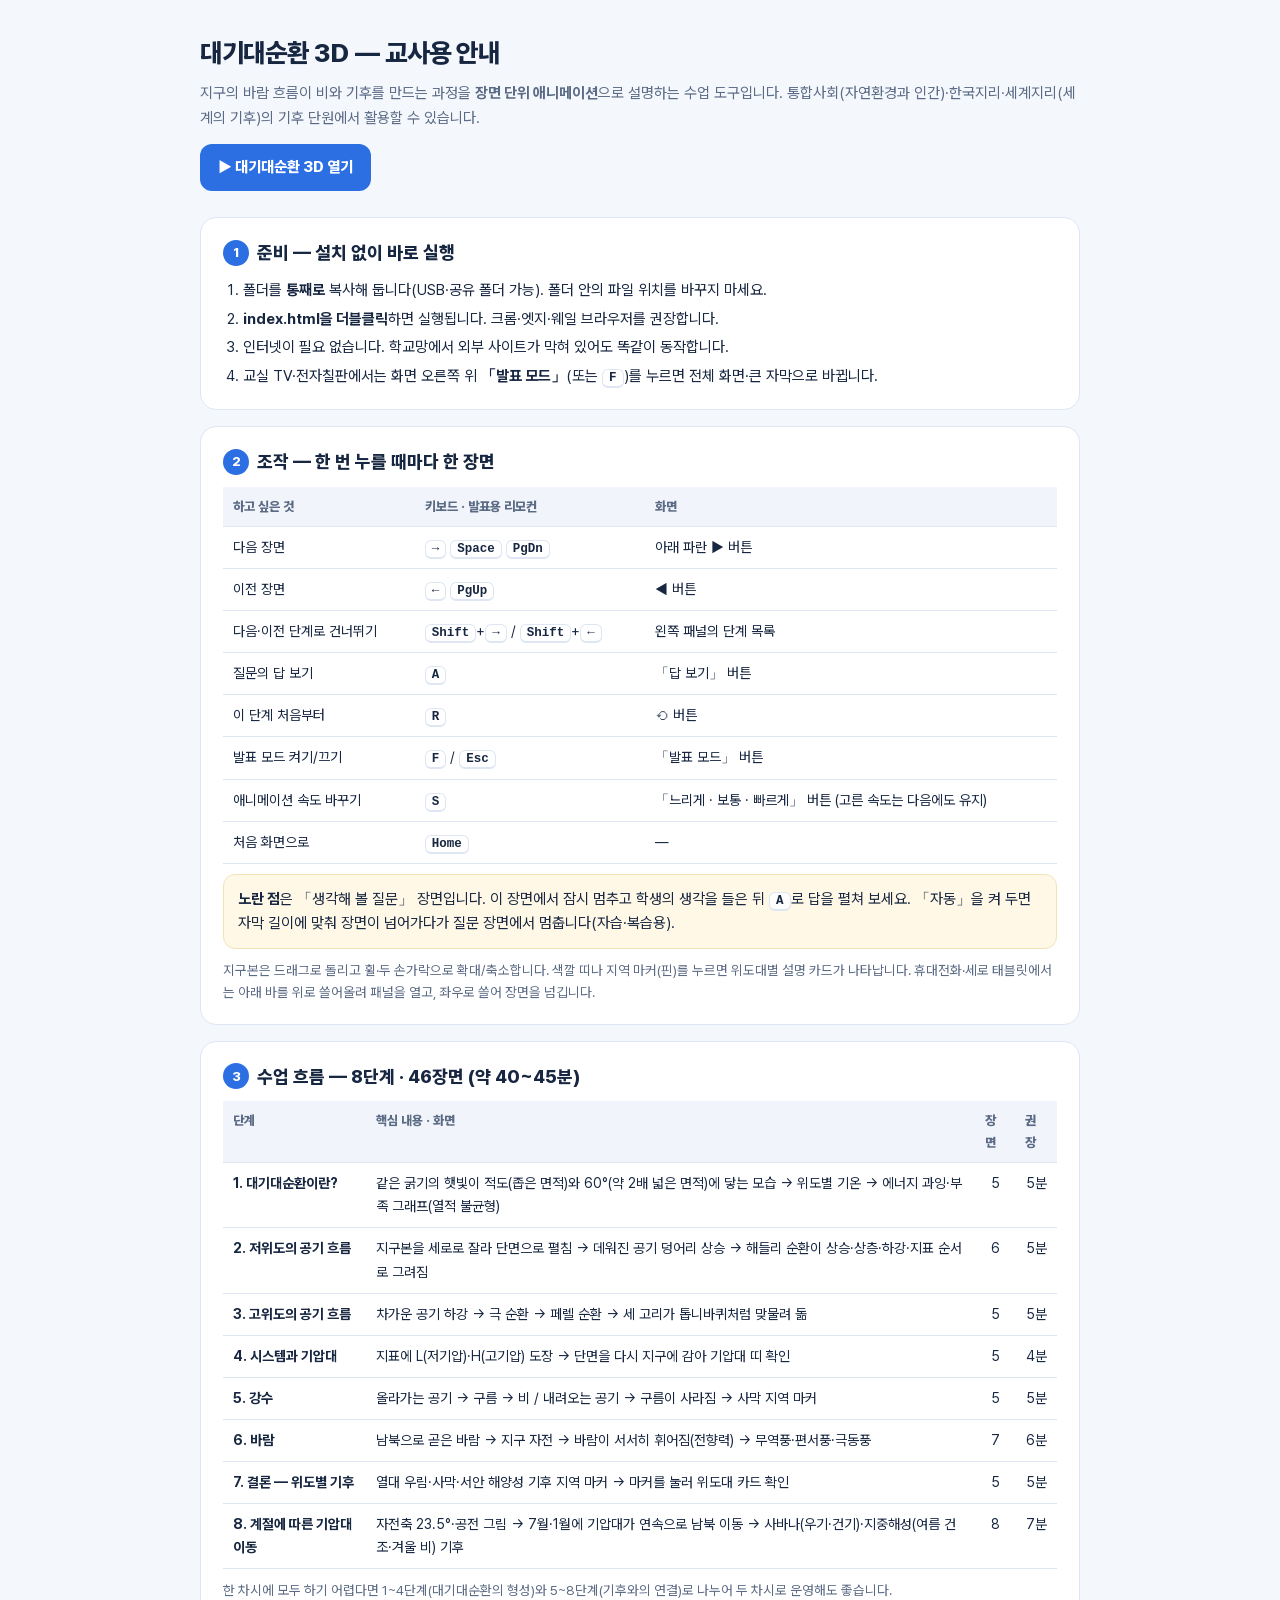
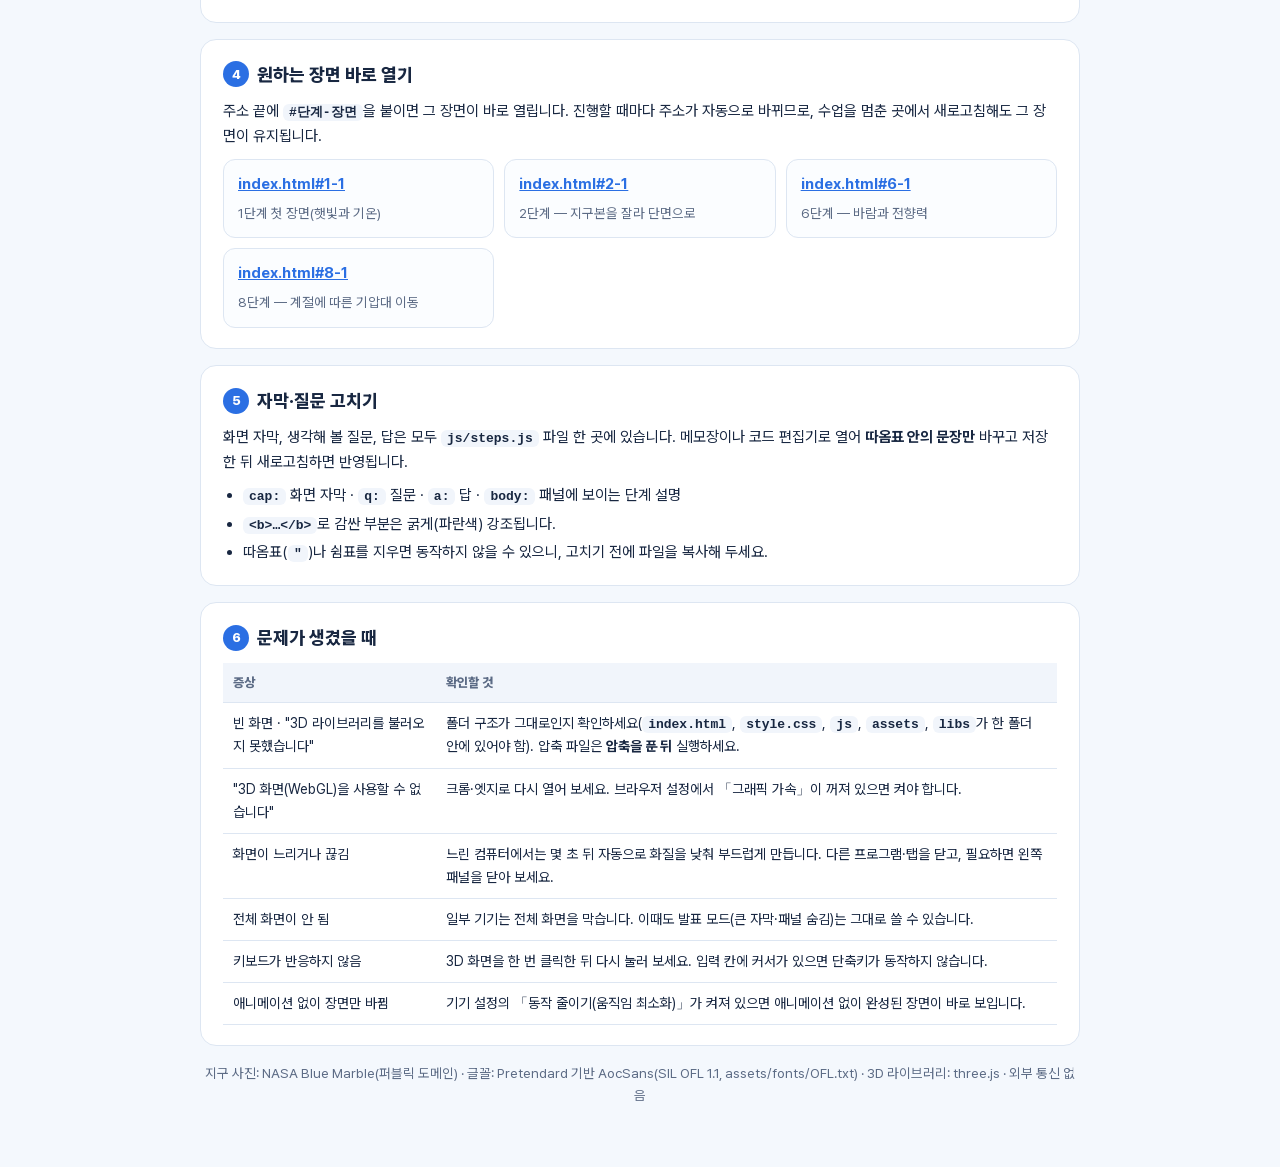
==== 교사용_안내.html @ 8f463d78 "대기대순환 3D 개편: 장면 단위 애니메이션 수업 도구 - script.js를 js/ 폴더의 역할별 파일로 분리 (더블클릭 실행 유지) - 장면 재생기: 8단계 46장면, 자막·질" ====
<!DOCTYPE html>
<html lang="ko">
<head>
<meta charset="UTF-8">
<meta name="viewport" content="width=device-width, initial-scale=1.0">
<title>대기대순환 3D — 교사용 안내</title>
<link rel="stylesheet" href="assets/fonts/aocsans.css">
<style>
  :root {
    --ink: #182741; --muted: #5c6b85; --line: #dde6f2; --bg: #f4f8fd; --panel: #ffffff;
    --accent: #2b6fe3; --accent-soft: #e4eefd; --warm: #fff8e6; --warm-line: #f2e2b8;
  }
  * { box-sizing: border-box; margin: 0; padding: 0; }
  body {
    font-family: "AocSans", "Pretendard", -apple-system, "Apple SD Gothic Neo", "Malgun Gothic", "맑은 고딕", "Noto Sans KR", sans-serif;
    color: var(--ink); background: var(--bg); line-height: 1.65; font-size: 15px;
  }
  main { max-width: 920px; margin: 0 auto; padding: 32px 20px 60px; }
  header { margin-bottom: 26px; }
  h1 { font-size: 26px; font-weight: 800; letter-spacing: -.01em; }
  .lead { color: var(--muted); margin-top: 6px; }
  .open {
    display: inline-flex; align-items: center; gap: 8px; margin-top: 14px;
    background: var(--accent); color: #fff; text-decoration: none; font-weight: 800;
    padding: 11px 18px; border-radius: 12px;
  }
  section {
    background: var(--panel); border: 1px solid var(--line); border-radius: 16px;
    padding: 20px 22px; margin-bottom: 16px;
  }
  h2 { font-size: 18px; font-weight: 800; margin-bottom: 10px; }
  h2 .n { display: inline-flex; width: 26px; height: 26px; border-radius: 50%; background: var(--accent); color: #fff;
          align-items: center; justify-content: center; font-size: 13px; margin-right: 8px; vertical-align: 2px; }
  p + p { margin-top: 8px; }
  ul, ol { padding-left: 20px; }
  li + li { margin-top: 4px; }
  table { width: 100%; border-collapse: collapse; font-size: 14px; }
  th, td { text-align: left; padding: 9px 10px; border-bottom: 1px solid var(--line); vertical-align: top; }
  th { background: #f1f5fb; font-weight: 800; font-size: 13px; color: var(--muted); }
  td.c { text-align: center; white-space: nowrap; }
  kbd {
    display: inline-block; min-width: 1.7em; padding: 1px 6px; border-radius: 6px; text-align: center;
    font: 700 12.5px ui-monospace, "D2Coding", monospace; color: var(--ink);
    background: #fff; border: 1px solid var(--line); border-bottom-width: 2px;
  }
  code { font: 600 13px ui-monospace, "D2Coding", monospace; background: #f1f5fb; padding: 1px 6px; border-radius: 6px; }
  .tip { background: var(--warm); border: 1px solid var(--warm-line); border-radius: 12px; padding: 12px 14px; margin-top: 10px; }
  .grid { display: grid; grid-template-columns: repeat(auto-fit, minmax(240px, 1fr)); gap: 10px; }
  .box { border: 1px solid var(--line); border-radius: 12px; padding: 12px 14px; background: #fbfdff; }
  .box b { display: block; margin-bottom: 4px; }
  .muted { color: var(--muted); font-size: 13.5px; }
  a { color: var(--accent); }
  @media print {
    body { background: #fff; font-size: 12.5px; }
    main { padding: 0; }
    section { break-inside: avoid; border-color: #ccc; }
    .open { display: none; }
  }
</style>
</head>
<body>
<main>
  <header>
    <h1>대기대순환 3D — 교사용 안내</h1>
    <p class="lead">지구의 바람 흐름이 비와 기후를 만드는 과정을 <b>장면 단위 애니메이션</b>으로 설명하는 수업 도구입니다.
      통합사회(자연환경과 인간)·한국지리·세계지리(세계의 기후)의 기후 단원에서 활용할 수 있습니다.</p>
    <a class="open" href="index.html">▶ 대기대순환 3D 열기</a>
  </header>

  <section>
    <h2><span class="n">1</span>준비 — 설치 없이 바로 실행</h2>
    <ol>
      <li>폴더를 <b>통째로</b> 복사해 둡니다(USB·공유 폴더 가능). 폴더 안의 파일 위치를 바꾸지 마세요.</li>
      <li><b>index.html을 더블클릭</b>하면 실행됩니다. 크롬·엣지·웨일 브라우저를 권장합니다.</li>
      <li>인터넷이 필요 없습니다. 학교망에서 외부 사이트가 막혀 있어도 똑같이 동작합니다.</li>
      <li>교실 TV·전자칠판에서는 화면 오른쪽 위 <b>「발표 모드」</b>(또는 <kbd>F</kbd>)를 누르면 전체 화면·큰 자막으로 바뀝니다.</li>
    </ol>
  </section>

  <section>
    <h2><span class="n">2</span>조작 — 한 번 누를 때마다 한 장면</h2>
    <table>
      <tr><th>하고 싶은 것</th><th>키보드 · 발표용 리모컨</th><th>화면</th></tr>
      <tr><td>다음 장면</td><td><kbd>→</kbd> <kbd>Space</kbd> <kbd>PgDn</kbd></td><td>아래 파란 <b>▶</b> 버튼</td></tr>
      <tr><td>이전 장면</td><td><kbd>←</kbd> <kbd>PgUp</kbd></td><td><b>◀</b> 버튼</td></tr>
      <tr><td>다음·이전 단계로 건너뛰기</td><td><kbd>Shift</kbd>+<kbd>→</kbd> / <kbd>Shift</kbd>+<kbd>←</kbd></td><td>왼쪽 패널의 단계 목록</td></tr>
      <tr><td>질문의 답 보기</td><td><kbd>A</kbd></td><td>「답 보기」 버튼</td></tr>
      <tr><td>이 단계 처음부터</td><td><kbd>R</kbd></td><td>⟲ 버튼</td></tr>
      <tr><td>발표 모드 켜기/끄기</td><td><kbd>F</kbd> / <kbd>Esc</kbd></td><td>「발표 모드」 버튼</td></tr>
      <tr><td>애니메이션 속도 바꾸기</td><td><kbd>S</kbd></td><td>「느리게 · 보통 · 빠르게」 버튼 (고른 속도는 다음에도 유지)</td></tr>
      <tr><td>처음 화면으로</td><td><kbd>Home</kbd></td><td>—</td></tr>
    </table>
    <div class="tip">
      <b>노란 점</b>은 「생각해 볼 질문」 장면입니다. 이 장면에서 잠시 멈추고 학생의 생각을 들은 뒤 <kbd>A</kbd>로 답을 펼쳐 보세요.
      「자동」을 켜 두면 자막 길이에 맞춰 장면이 넘어가다가 질문 장면에서 멈춥니다(자습·복습용).
    </div>
    <p class="muted" style="margin-top:10px">지구본은 드래그로 돌리고 휠·두 손가락으로 확대/축소합니다. 색깔 띠나 지역 마커(핀)를 누르면 위도대별 설명 카드가 나타납니다.
      휴대전화·세로 태블릿에서는 아래 바를 위로 쓸어올려 패널을 열고, 좌우로 쓸어 장면을 넘깁니다.</p>
  </section>

  <section>
    <h2><span class="n">3</span>수업 흐름 — 8단계 · 46장면 (약 40~45분)</h2>
    <table>
      <tr><th>단계</th><th>핵심 내용 · 화면</th><th class="c">장면</th><th class="c">권장</th></tr>
      <tr><td><b>1. 대기대순환이란?</b></td><td>같은 굵기의 햇빛이 적도(좁은 면적)와 60°(약 2배 넓은 면적)에 닿는 모습 → 위도별 기온 → 에너지 과잉·부족 그래프(열적 불균형)</td><td class="c">5</td><td class="c">5분</td></tr>
      <tr><td><b>2. 저위도의 공기 흐름</b></td><td>지구본을 세로로 잘라 단면으로 펼침 → 데워진 공기 덩어리 상승 → 해들리 순환이 상승·상층·하강·지표 순서로 그려짐</td><td class="c">6</td><td class="c">5분</td></tr>
      <tr><td><b>3. 고위도의 공기 흐름</b></td><td>차가운 공기 하강 → 극 순환 → 페렐 순환 → 세 고리가 톱니바퀴처럼 맞물려 돎</td><td class="c">5</td><td class="c">5분</td></tr>
      <tr><td><b>4. 시스템과 기압대</b></td><td>지표에 L(저기압)·H(고기압) 도장 → 단면을 다시 지구에 감아 기압대 띠 확인</td><td class="c">5</td><td class="c">4분</td></tr>
      <tr><td><b>5. 강수</b></td><td>올라가는 공기 → 구름 → 비 / 내려오는 공기 → 구름이 사라짐 → 사막 지역 마커</td><td class="c">5</td><td class="c">5분</td></tr>
      <tr><td><b>6. 바람</b></td><td>남북으로 곧은 바람 → 지구 자전 → 바람이 서서히 휘어짐(전향력) → 무역풍·편서풍·극동풍</td><td class="c">7</td><td class="c">6분</td></tr>
      <tr><td><b>7. 결론 — 위도별 기후</b></td><td>열대 우림·사막·서안 해양성 기후 지역 마커 → 마커를 눌러 위도대 카드 확인</td><td class="c">5</td><td class="c">5분</td></tr>
      <tr><td><b>8. 계절에 따른 기압대 이동</b></td><td>자전축 23.5°·공전 그림 → 7월·1월에 기압대가 연속으로 남북 이동 → 사바나(우기·건기)·지중해성(여름 건조·겨울 비) 기후</td><td class="c">8</td><td class="c">7분</td></tr>
    </table>
    <p class="muted" style="margin-top:10px">한 차시에 모두 하기 어렵다면 1~4단계(대기대순환의 형성)와 5~8단계(기후와의 연결)로 나누어 두 차시로 운영해도 좋습니다.</p>
  </section>

  <section>
    <h2><span class="n">4</span>원하는 장면 바로 열기</h2>
    <p>주소 끝에 <code>#단계-장면</code>을 붙이면 그 장면이 바로 열립니다. 진행할 때마다 주소가 자동으로 바뀌므로, 수업을 멈춘 곳에서 새로고침해도 그 장면이 유지됩니다.</p>
    <div class="grid" style="margin-top:10px">
      <div class="box"><b><a href="index.html#1-1">index.html#1-1</a></b><span class="muted">1단계 첫 장면(햇빛과 기온)</span></div>
      <div class="box"><b><a href="index.html#2-1">index.html#2-1</a></b><span class="muted">2단계 — 지구본을 잘라 단면으로</span></div>
      <div class="box"><b><a href="index.html#6-1">index.html#6-1</a></b><span class="muted">6단계 — 바람과 전향력</span></div>
      <div class="box"><b><a href="index.html#8-1">index.html#8-1</a></b><span class="muted">8단계 — 계절에 따른 기압대 이동</span></div>
    </div>
  </section>

  <section>
    <h2><span class="n">5</span>자막·질문 고치기</h2>
    <p>화면 자막, 생각해 볼 질문, 답은 모두 <code>js/steps.js</code> 파일 한 곳에 있습니다. 메모장이나 코드 편집기로 열어 <b>따옴표 안의 문장만</b> 바꾸고 저장한 뒤 새로고침하면 반영됩니다.</p>
    <ul style="margin-top:8px">
      <li><code>cap:</code> 화면 자막 · <code>q:</code> 질문 · <code>a:</code> 답 · <code>body:</code> 패널에 보이는 단계 설명</li>
      <li><code>&lt;b&gt;…&lt;/b&gt;</code>로 감싼 부분은 굵게(파란색) 강조됩니다.</li>
      <li>따옴표(<code>"</code>)나 쉼표를 지우면 동작하지 않을 수 있으니, 고치기 전에 파일을 복사해 두세요.</li>
    </ul>
  </section>

  <section>
    <h2><span class="n">6</span>문제가 생겼을 때</h2>
    <table>
      <tr><th>증상</th><th>확인할 것</th></tr>
      <tr><td>빈 화면 · "3D 라이브러리를 불러오지 못했습니다"</td><td>폴더 구조가 그대로인지 확인하세요(<code>index.html</code>, <code>style.css</code>, <code>js</code>, <code>assets</code>, <code>libs</code>가 한 폴더 안에 있어야 함). 압축 파일은 <b>압축을 푼 뒤</b> 실행하세요.</td></tr>
      <tr><td>"3D 화면(WebGL)을 사용할 수 없습니다"</td><td>크롬·엣지로 다시 열어 보세요. 브라우저 설정에서 「그래픽 가속」이 꺼져 있으면 켜야 합니다.</td></tr>
      <tr><td>화면이 느리거나 끊김</td><td>느린 컴퓨터에서는 몇 초 뒤 자동으로 화질을 낮춰 부드럽게 만듭니다. 다른 프로그램·탭을 닫고, 필요하면 왼쪽 패널을 닫아 보세요.</td></tr>
      <tr><td>전체 화면이 안 됨</td><td>일부 기기는 전체 화면을 막습니다. 이때도 발표 모드(큰 자막·패널 숨김)는 그대로 쓸 수 있습니다.</td></tr>
      <tr><td>키보드가 반응하지 않음</td><td>3D 화면을 한 번 클릭한 뒤 다시 눌러 보세요. 입력 칸에 커서가 있으면 단축키가 동작하지 않습니다.</td></tr>
      <tr><td>애니메이션 없이 장면만 바뀜</td><td>기기 설정의 「동작 줄이기(움직임 최소화)」가 켜져 있으면 애니메이션 없이 완성된 장면이 바로 보입니다.</td></tr>
    </table>
  </section>

  <p class="muted" style="text-align:center">지구 사진: NASA Blue Marble(퍼블릭 도메인) · 글꼴: Pretendard 기반 AocSans(SIL OFL 1.1, assets/fonts/OFL.txt) · 3D 라이브러리: three.js · 외부 통신 없음</p>
</main>
</body>
</html>
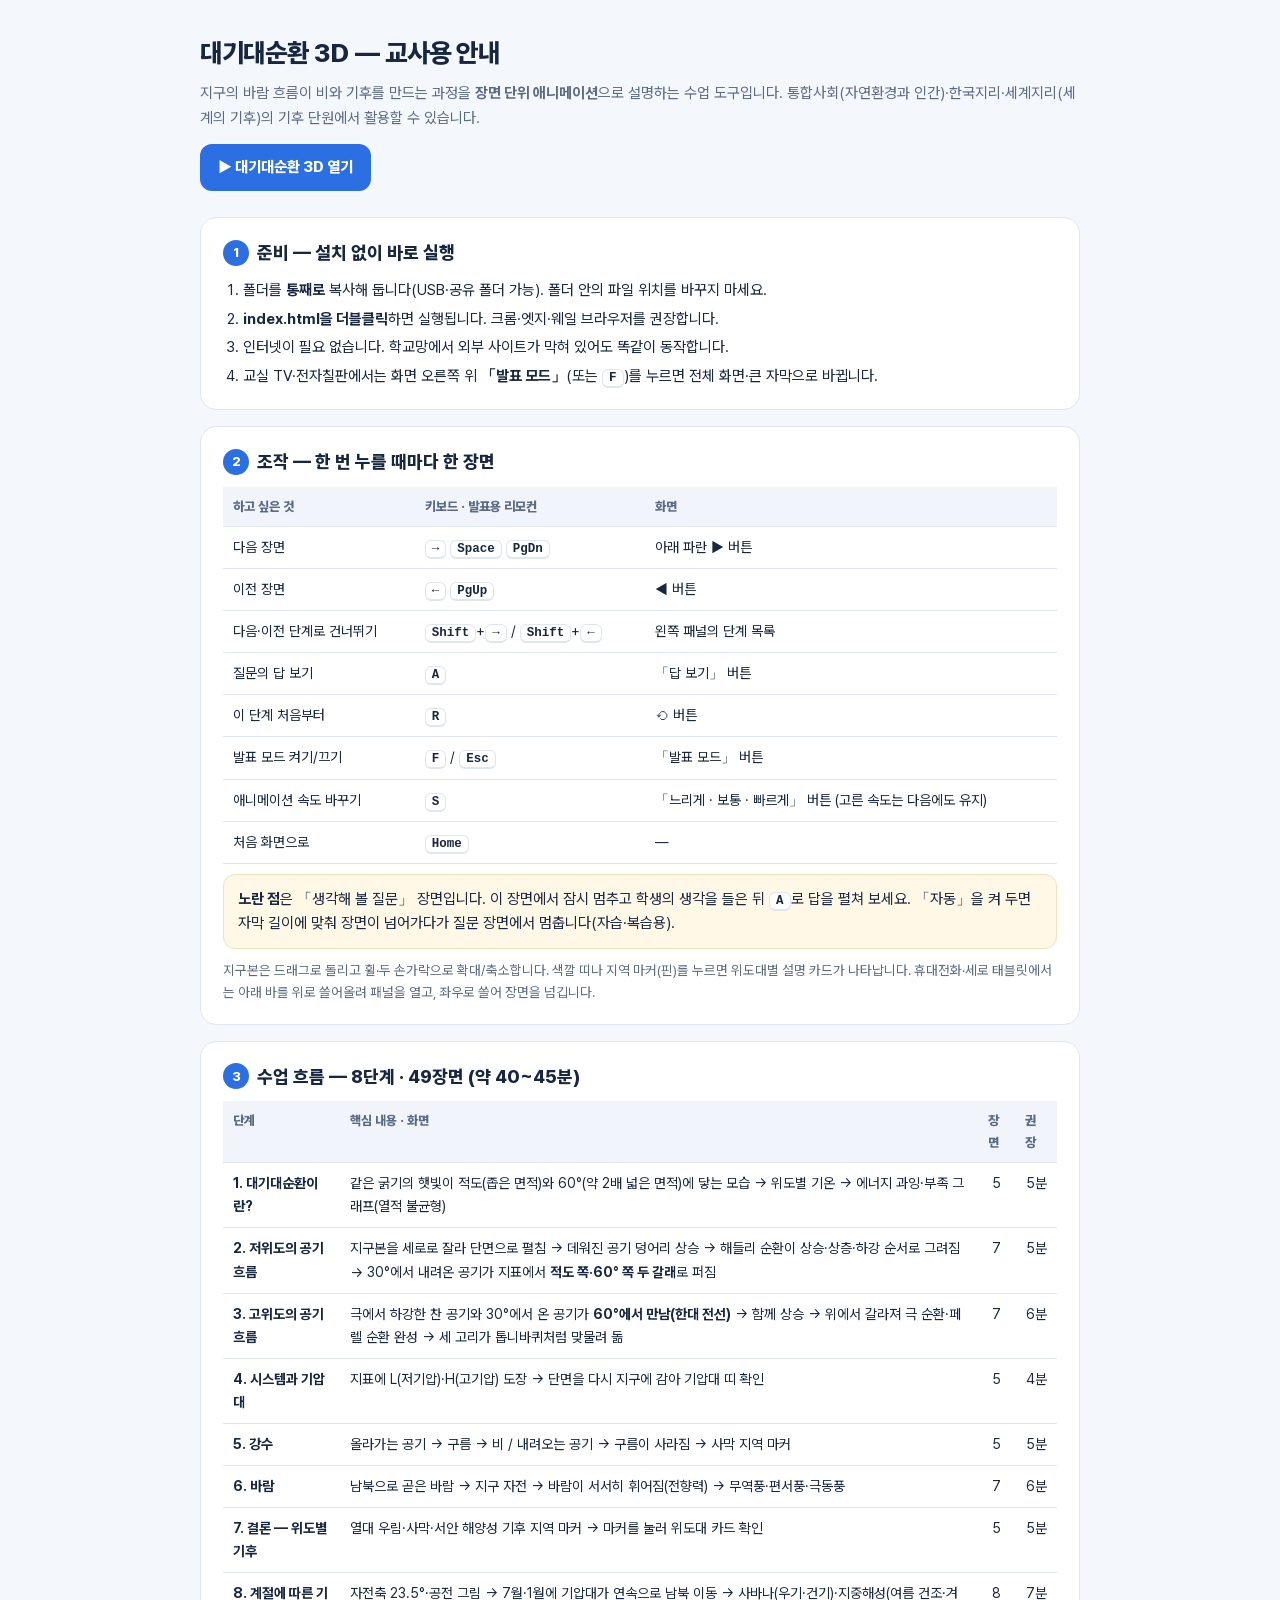
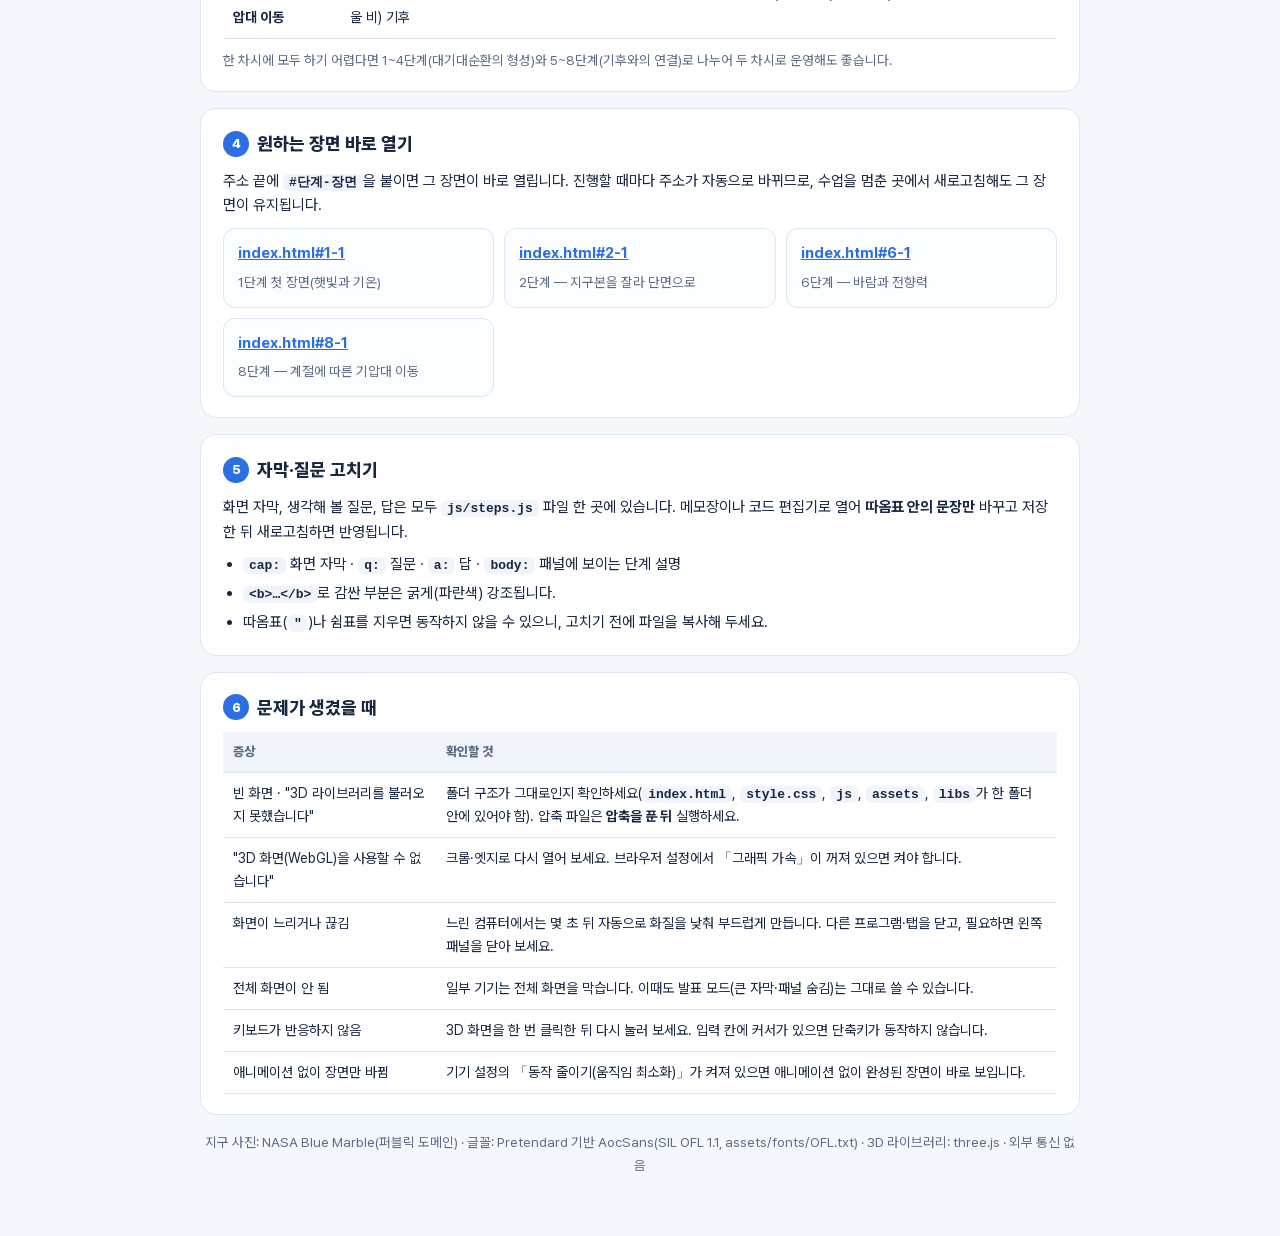
==== commit 89aed680: "2·3단계 공기 흐름 보완: 30°에서 두 갈래, 60°에서 만나 상승 - 2단계: 30°에서 내려온 공기가 지표에서 적도 쪽·60° 쪽 두 갈래로 퍼지는 장면 추가   (해들리 " ====
--- a/교사용_안내.html
+++ b/교사용_안내.html
@@ -99,12 +99,12 @@
   </section>
 
   <section>
-    <h2><span class="n">3</span>수업 흐름 — 8단계 · 46장면 (약 40~45분)</h2>
+    <h2><span class="n">3</span>수업 흐름 — 8단계 · 49장면 (약 40~45분)</h2>
     <table>
       <tr><th>단계</th><th>핵심 내용 · 화면</th><th class="c">장면</th><th class="c">권장</th></tr>
       <tr><td><b>1. 대기대순환이란?</b></td><td>같은 굵기의 햇빛이 적도(좁은 면적)와 60°(약 2배 넓은 면적)에 닿는 모습 → 위도별 기온 → 에너지 과잉·부족 그래프(열적 불균형)</td><td class="c">5</td><td class="c">5분</td></tr>
-      <tr><td><b>2. 저위도의 공기 흐름</b></td><td>지구본을 세로로 잘라 단면으로 펼침 → 데워진 공기 덩어리 상승 → 해들리 순환이 상승·상층·하강·지표 순서로 그려짐</td><td class="c">6</td><td class="c">5분</td></tr>
-      <tr><td><b>3. 고위도의 공기 흐름</b></td><td>차가운 공기 하강 → 극 순환 → 페렐 순환 → 세 고리가 톱니바퀴처럼 맞물려 돎</td><td class="c">5</td><td class="c">5분</td></tr>
+      <tr><td><b>2. 저위도의 공기 흐름</b></td><td>지구본을 세로로 잘라 단면으로 펼침 → 데워진 공기 덩어리 상승 → 해들리 순환이 상승·상층·하강 순서로 그려짐 → 30°에서 내려온 공기가 지표에서 <b>적도 쪽·60° 쪽 두 갈래</b>로 퍼짐</td><td class="c">7</td><td class="c">5분</td></tr>
+      <tr><td><b>3. 고위도의 공기 흐름</b></td><td>극에서 하강한 찬 공기와 30°에서 온 공기가 <b>60°에서 만남(한대 전선)</b> → 함께 상승 → 위에서 갈라져 극 순환·페렐 순환 완성 → 세 고리가 톱니바퀴처럼 맞물려 돎</td><td class="c">7</td><td class="c">6분</td></tr>
       <tr><td><b>4. 시스템과 기압대</b></td><td>지표에 L(저기압)·H(고기압) 도장 → 단면을 다시 지구에 감아 기압대 띠 확인</td><td class="c">5</td><td class="c">4분</td></tr>
       <tr><td><b>5. 강수</b></td><td>올라가는 공기 → 구름 → 비 / 내려오는 공기 → 구름이 사라짐 → 사막 지역 마커</td><td class="c">5</td><td class="c">5분</td></tr>
       <tr><td><b>6. 바람</b></td><td>남북으로 곧은 바람 → 지구 자전 → 바람이 서서히 휘어짐(전향력) → 무역풍·편서풍·극동풍</td><td class="c">7</td><td class="c">6분</td></tr>
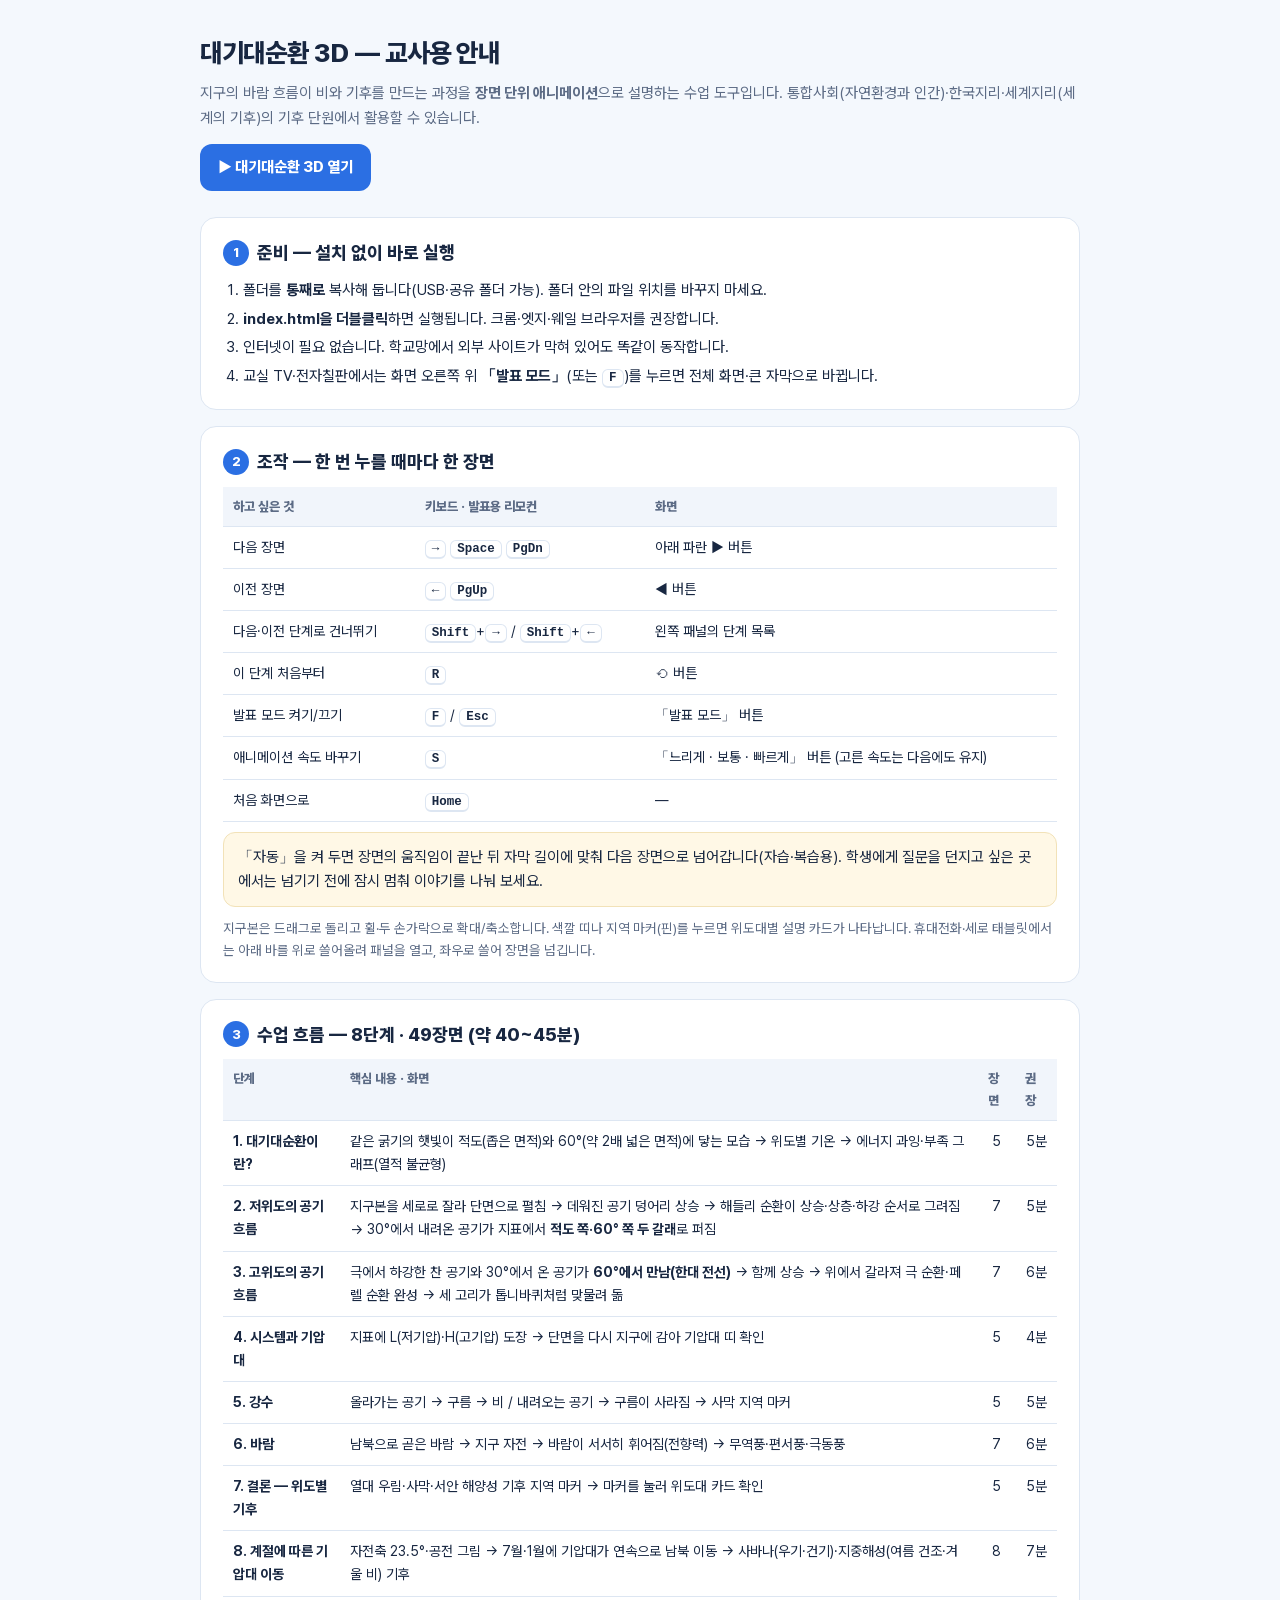
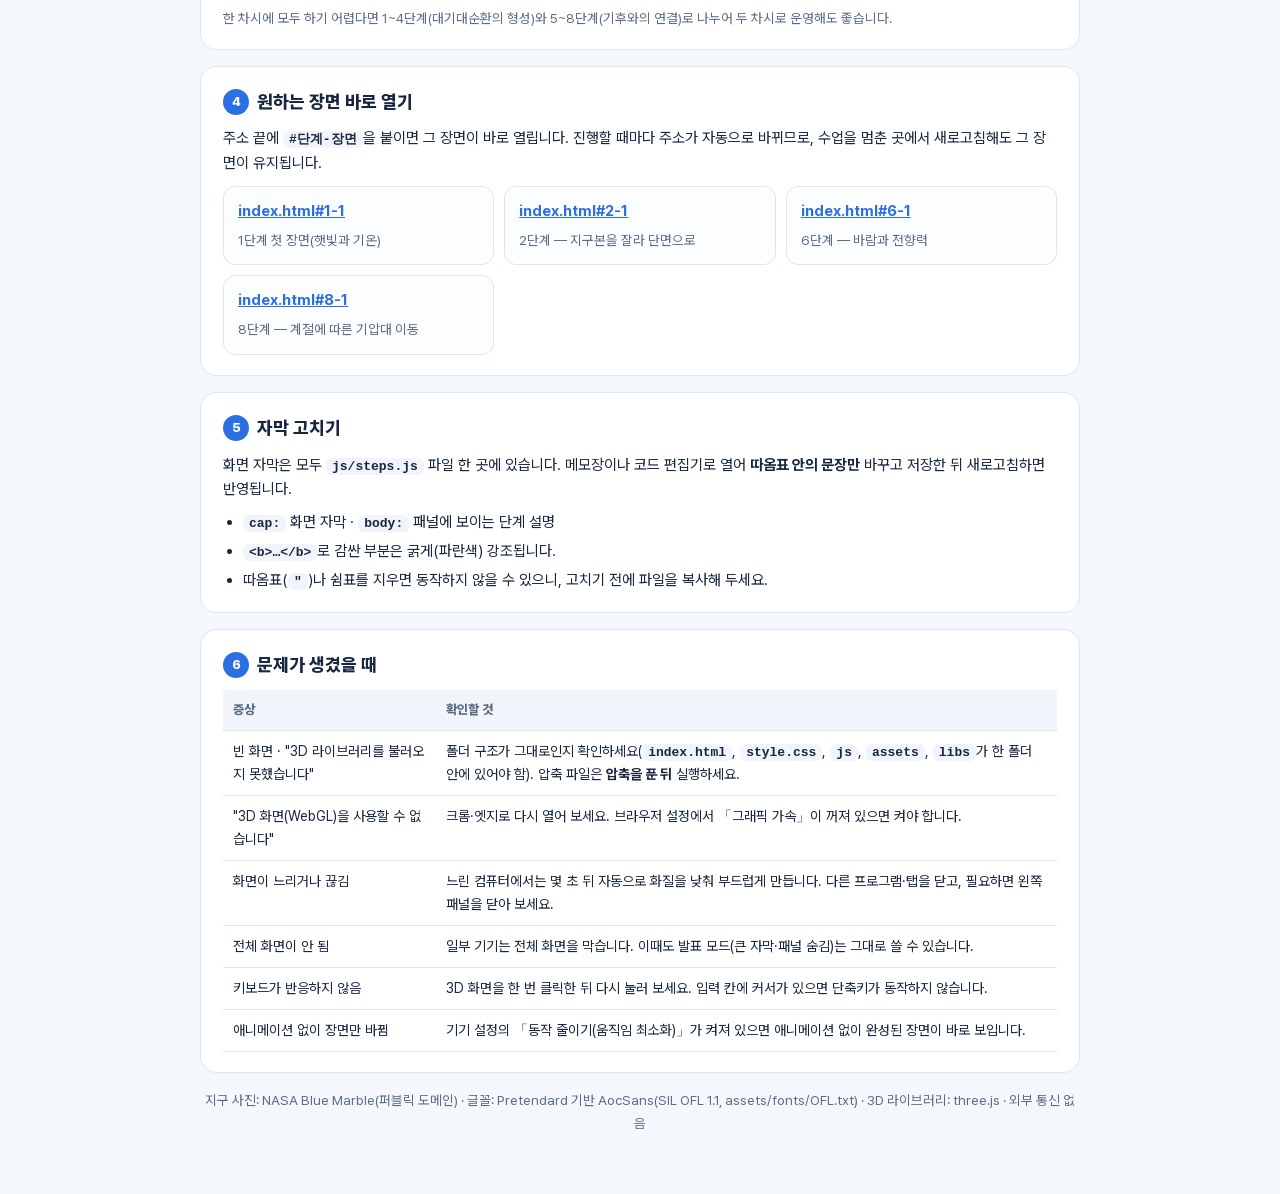
==== commit e3e09144: "단계별 「생각해 볼 질문」과 답 보기 삭제 - steps.js의 질문·답 8개 제거 (장면 수 49 유지, 각 단계 마지막 장면은 정리 자막만) - 화면 도움말·README·교사용" ====
--- a/교사용_안내.html
+++ b/교사용_안내.html
@@ -84,15 +84,14 @@
       <tr><td>다음 장면</td><td><kbd>→</kbd> <kbd>Space</kbd> <kbd>PgDn</kbd></td><td>아래 파란 <b>▶</b> 버튼</td></tr>
       <tr><td>이전 장면</td><td><kbd>←</kbd> <kbd>PgUp</kbd></td><td><b>◀</b> 버튼</td></tr>
       <tr><td>다음·이전 단계로 건너뛰기</td><td><kbd>Shift</kbd>+<kbd>→</kbd> / <kbd>Shift</kbd>+<kbd>←</kbd></td><td>왼쪽 패널의 단계 목록</td></tr>
-      <tr><td>질문의 답 보기</td><td><kbd>A</kbd></td><td>「답 보기」 버튼</td></tr>
       <tr><td>이 단계 처음부터</td><td><kbd>R</kbd></td><td>⟲ 버튼</td></tr>
       <tr><td>발표 모드 켜기/끄기</td><td><kbd>F</kbd> / <kbd>Esc</kbd></td><td>「발표 모드」 버튼</td></tr>
       <tr><td>애니메이션 속도 바꾸기</td><td><kbd>S</kbd></td><td>「느리게 · 보통 · 빠르게」 버튼 (고른 속도는 다음에도 유지)</td></tr>
       <tr><td>처음 화면으로</td><td><kbd>Home</kbd></td><td>—</td></tr>
     </table>
     <div class="tip">
-      <b>노란 점</b>은 「생각해 볼 질문」 장면입니다. 이 장면에서 잠시 멈추고 학생의 생각을 들은 뒤 <kbd>A</kbd>로 답을 펼쳐 보세요.
-      「자동」을 켜 두면 자막 길이에 맞춰 장면이 넘어가다가 질문 장면에서 멈춥니다(자습·복습용).
+      「자동」을 켜 두면 장면의 움직임이 끝난 뒤 자막 길이에 맞춰 다음 장면으로 넘어갑니다(자습·복습용).
+      학생에게 질문을 던지고 싶은 곳에서는 넘기기 전에 잠시 멈춰 이야기를 나눠 보세요.
     </div>
     <p class="muted" style="margin-top:10px">지구본은 드래그로 돌리고 휠·두 손가락으로 확대/축소합니다. 색깔 띠나 지역 마커(핀)를 누르면 위도대별 설명 카드가 나타납니다.
       휴대전화·세로 태블릿에서는 아래 바를 위로 쓸어올려 패널을 열고, 좌우로 쓸어 장면을 넘깁니다.</p>
@@ -126,10 +125,10 @@
   </section>
 
   <section>
-    <h2><span class="n">5</span>자막·질문 고치기</h2>
-    <p>화면 자막, 생각해 볼 질문, 답은 모두 <code>js/steps.js</code> 파일 한 곳에 있습니다. 메모장이나 코드 편집기로 열어 <b>따옴표 안의 문장만</b> 바꾸고 저장한 뒤 새로고침하면 반영됩니다.</p>
+    <h2><span class="n">5</span>자막 고치기</h2>
+    <p>화면 자막은 모두 <code>js/steps.js</code> 파일 한 곳에 있습니다. 메모장이나 코드 편집기로 열어 <b>따옴표 안의 문장만</b> 바꾸고 저장한 뒤 새로고침하면 반영됩니다.</p>
     <ul style="margin-top:8px">
-      <li><code>cap:</code> 화면 자막 · <code>q:</code> 질문 · <code>a:</code> 답 · <code>body:</code> 패널에 보이는 단계 설명</li>
+      <li><code>cap:</code> 화면 자막 · <code>body:</code> 패널에 보이는 단계 설명</li>
       <li><code>&lt;b&gt;…&lt;/b&gt;</code>로 감싼 부분은 굵게(파란색) 강조됩니다.</li>
       <li>따옴표(<code>"</code>)나 쉼표를 지우면 동작하지 않을 수 있으니, 고치기 전에 파일을 복사해 두세요.</li>
     </ul>
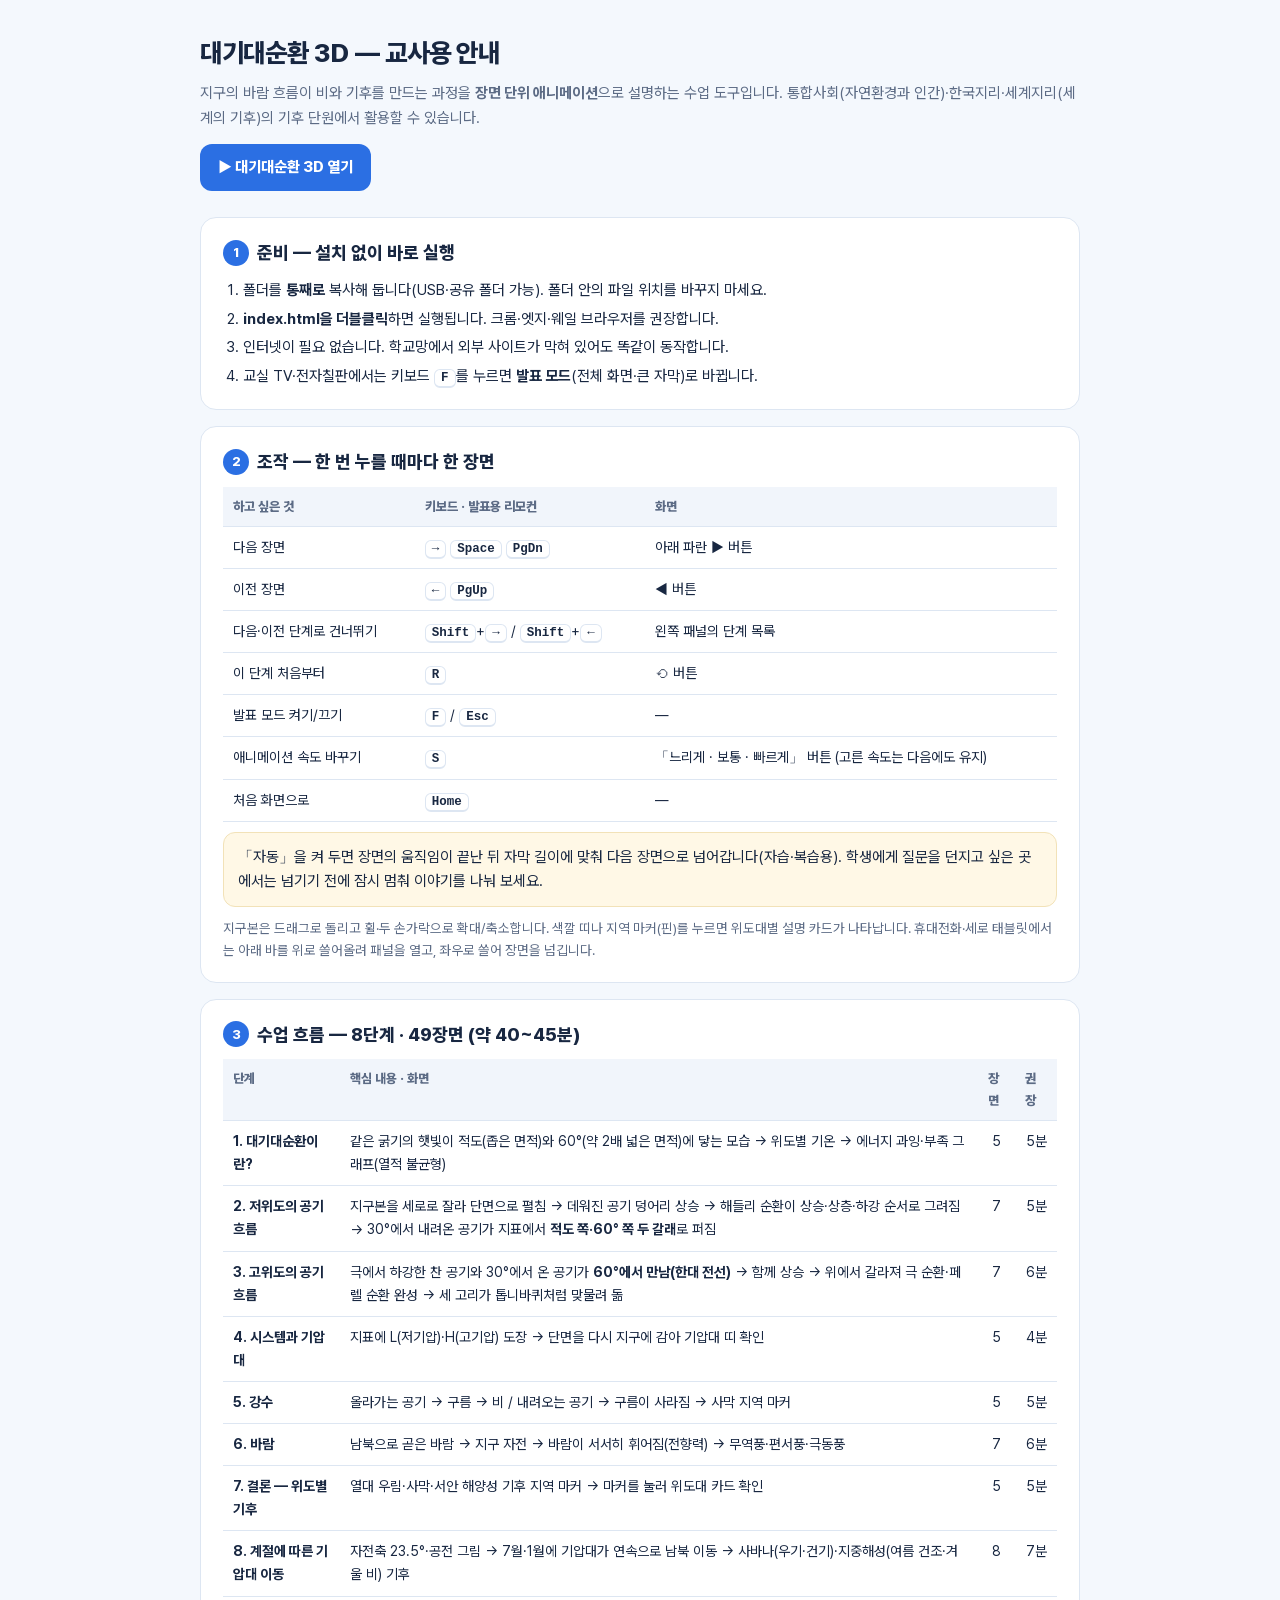
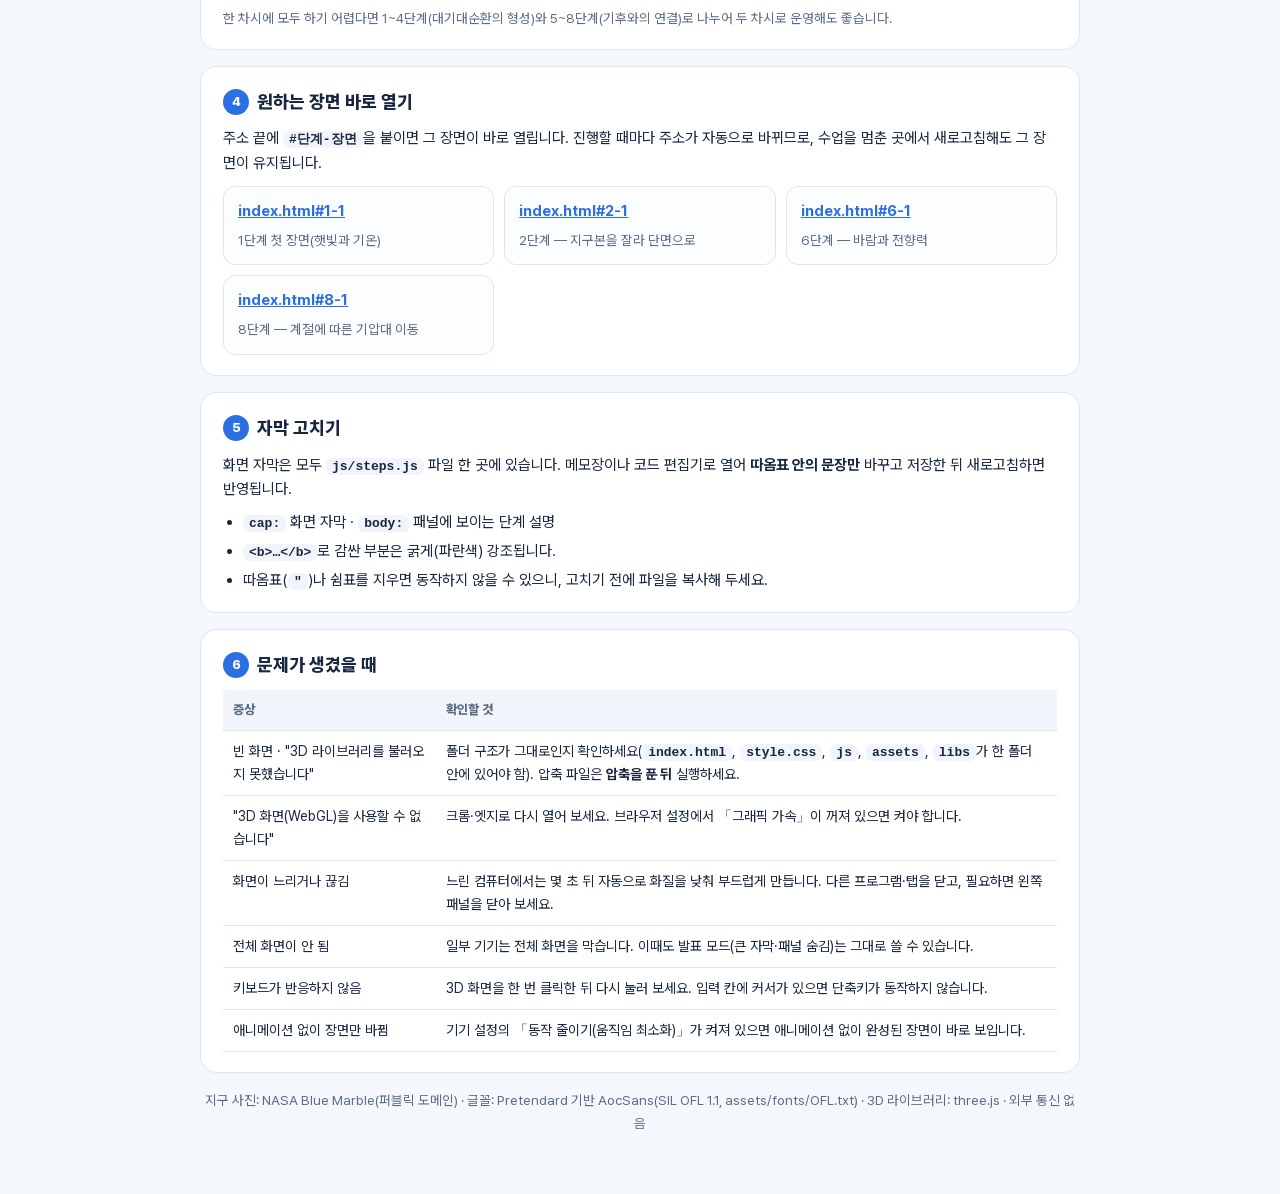
==== commit 171af0da: "화면 구조 개편: 상단 헤더 삭제, 사이드바 + 내용 영역 - 프로그램 이름을 사이드바 맨 위로 옮기고 상단 헤더 삭제 (3D 화면이 위쪽 끝까지) - 보기 전환 버튼·발표 모드 " ====
--- a/교사용_안내.html
+++ b/교사용_안내.html
@@ -73,7 +73,7 @@
       <li>폴더를 <b>통째로</b> 복사해 둡니다(USB·공유 폴더 가능). 폴더 안의 파일 위치를 바꾸지 마세요.</li>
       <li><b>index.html을 더블클릭</b>하면 실행됩니다. 크롬·엣지·웨일 브라우저를 권장합니다.</li>
       <li>인터넷이 필요 없습니다. 학교망에서 외부 사이트가 막혀 있어도 똑같이 동작합니다.</li>
-      <li>교실 TV·전자칠판에서는 화면 오른쪽 위 <b>「발표 모드」</b>(또는 <kbd>F</kbd>)를 누르면 전체 화면·큰 자막으로 바뀝니다.</li>
+      <li>교실 TV·전자칠판에서는 키보드 <kbd>F</kbd>를 누르면 <b>발표 모드</b>(전체 화면·큰 자막)로 바뀝니다.</li>
     </ol>
   </section>
 
@@ -85,7 +85,7 @@
       <tr><td>이전 장면</td><td><kbd>←</kbd> <kbd>PgUp</kbd></td><td><b>◀</b> 버튼</td></tr>
       <tr><td>다음·이전 단계로 건너뛰기</td><td><kbd>Shift</kbd>+<kbd>→</kbd> / <kbd>Shift</kbd>+<kbd>←</kbd></td><td>왼쪽 패널의 단계 목록</td></tr>
       <tr><td>이 단계 처음부터</td><td><kbd>R</kbd></td><td>⟲ 버튼</td></tr>
-      <tr><td>발표 모드 켜기/끄기</td><td><kbd>F</kbd> / <kbd>Esc</kbd></td><td>「발표 모드」 버튼</td></tr>
+      <tr><td>발표 모드 켜기/끄기</td><td><kbd>F</kbd> / <kbd>Esc</kbd></td><td>—</td></tr>
       <tr><td>애니메이션 속도 바꾸기</td><td><kbd>S</kbd></td><td>「느리게 · 보통 · 빠르게」 버튼 (고른 속도는 다음에도 유지)</td></tr>
       <tr><td>처음 화면으로</td><td><kbd>Home</kbd></td><td>—</td></tr>
     </table>
